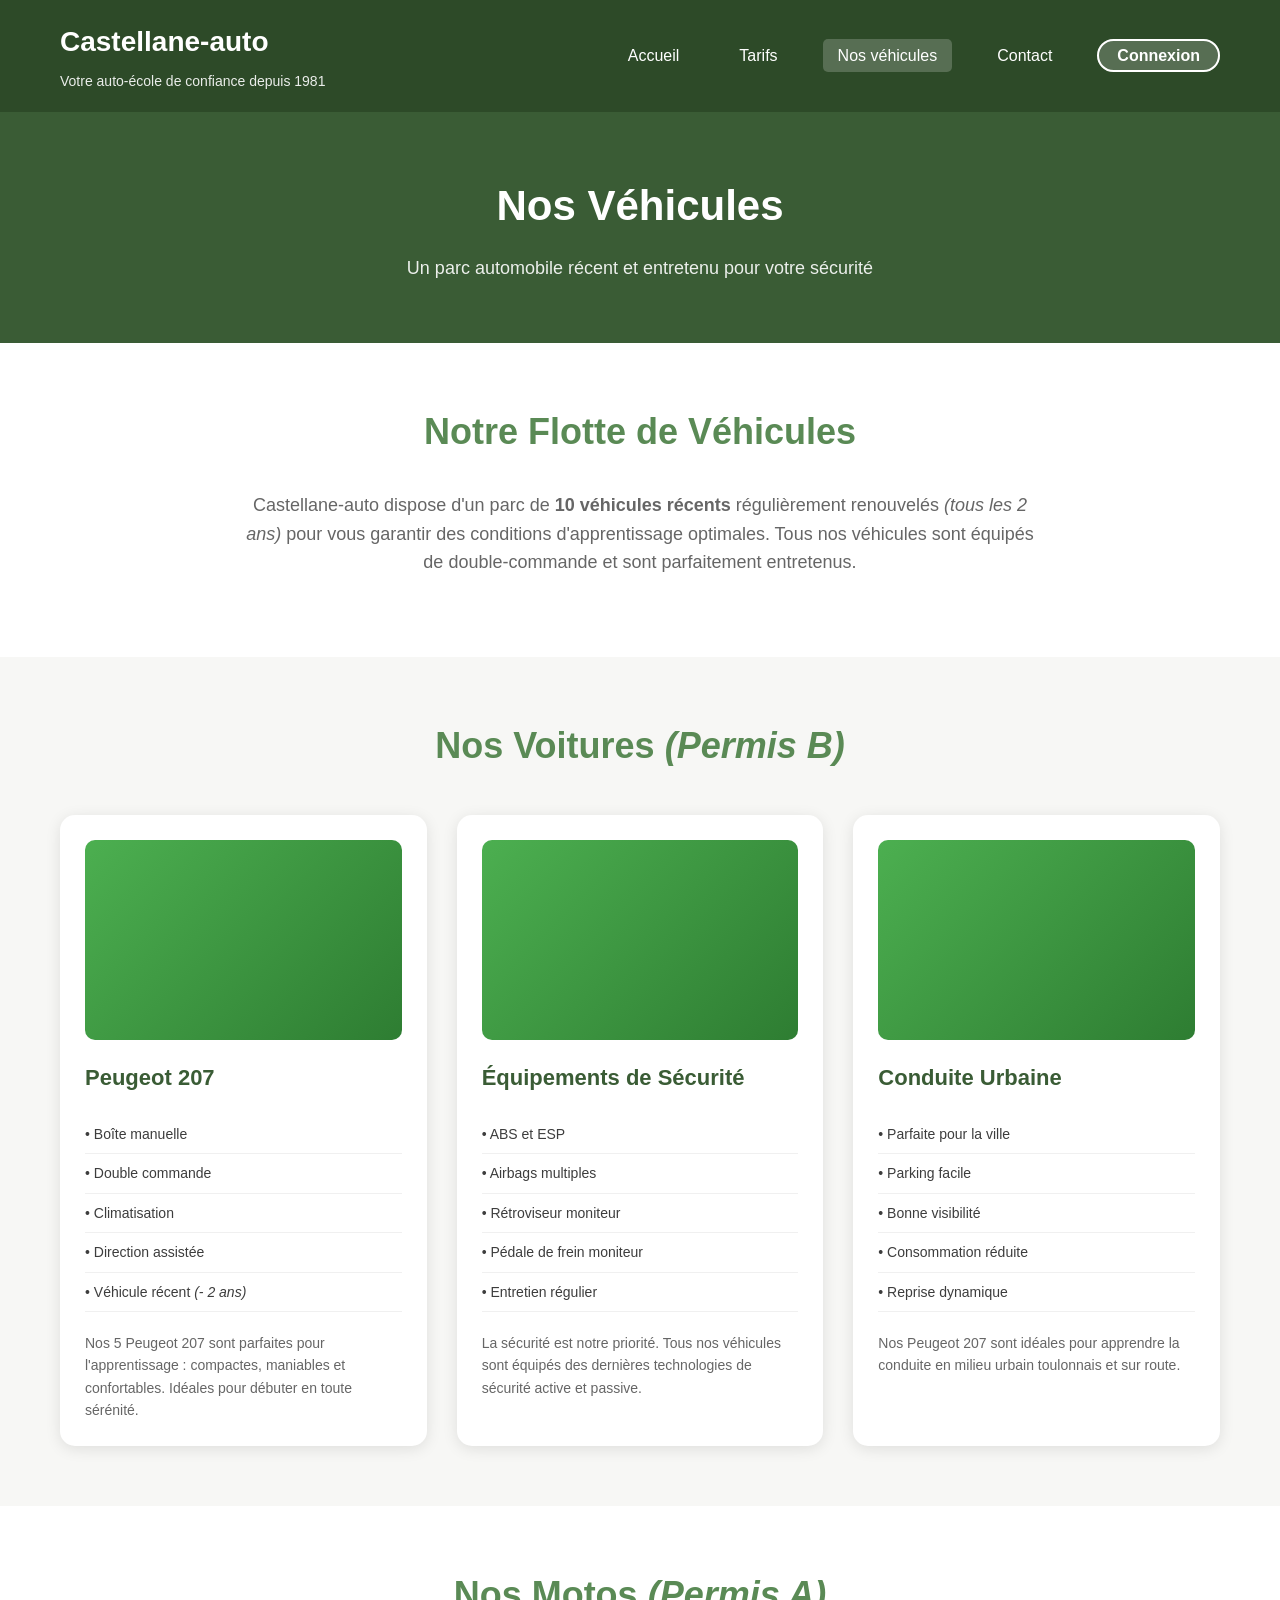
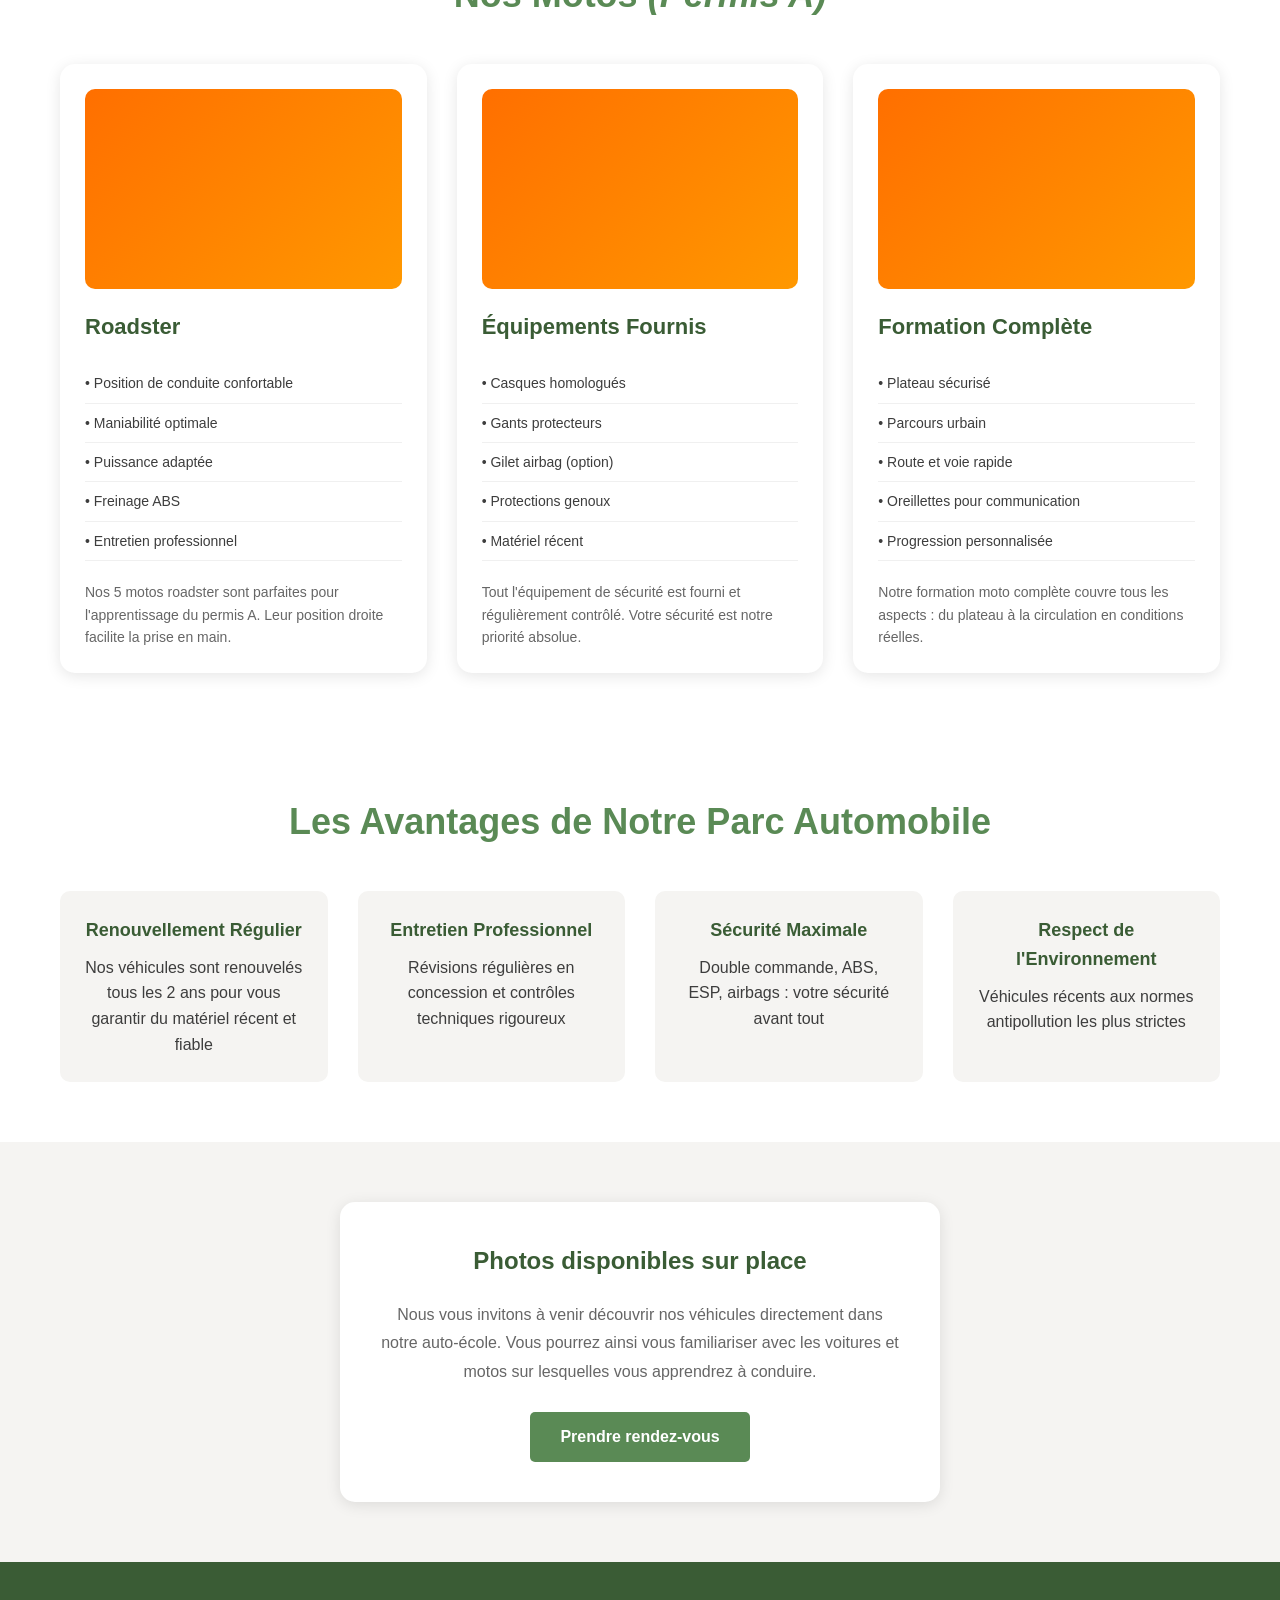
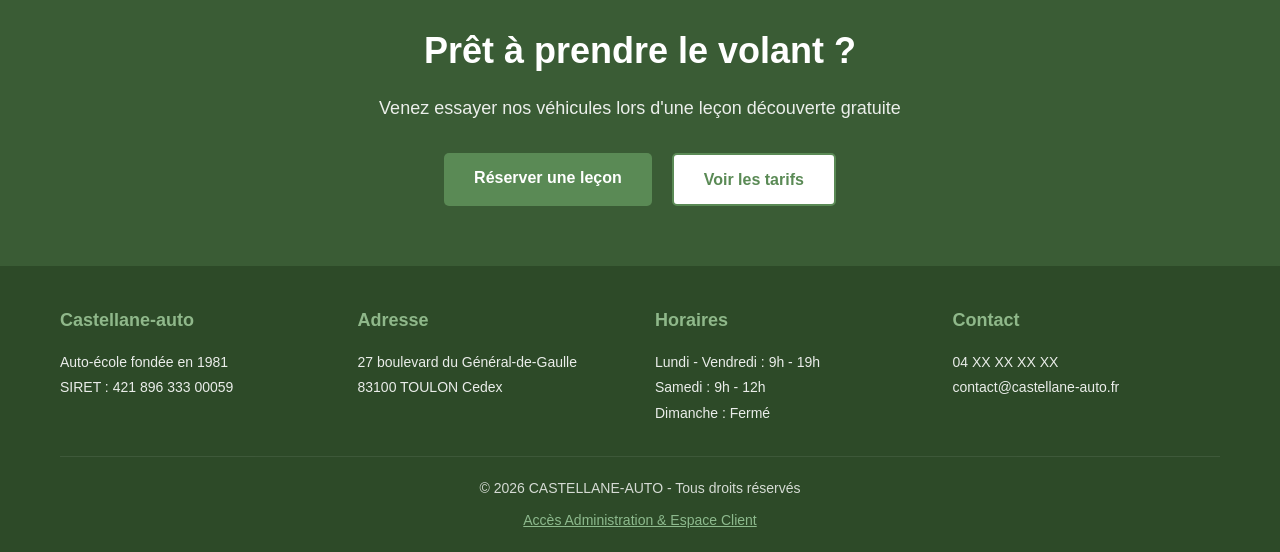
==== photos.html @ 0bc3779d "nav" ====
<!DOCTYPE html>
<html lang="fr">
<head>
    <meta charset="UTF-8">
    <meta name="viewport" content="width=device-width, initial-scale=1.0">
    <title>Nos véhicules - Castellane-auto</title>
    <link rel="stylesheet" href="css/style.css">
</head>
<body>
    <header>
        <div class="container">
            <div class="logo">
                <h1>Castellane-auto</h1>
                <p class="slogan">Votre auto-école de confiance depuis 1981</p>
            </div>
            <nav>
                <ul>
                    <li><a href="index.html">Accueil</a></li>
                    <li><a href="tarifs.html">Tarifs</a></li>
                    <li><a href="photos.html" class="active">Nos véhicules</a></li>
                    <li><a href="contact.html">Contact</a></li>
                    <li><a href="login.php" class="btn-login-nav">Connexion</a></li>
                </ul>
            </nav>
        </div>
    </header>

    <section class="page-header">
        <div class="container">
            <h1>Nos Véhicules</h1>
            <p>Un parc automobile récent et entretenu pour votre sécurité</p>
        </div>
    </section>

    <section class="parc-presentation">
        <div class="container">
            <h2>Notre Flotte de Véhicules</h2>
            <p class="intro-text">
                Castellane-auto dispose d'un parc de <strong>10 véhicules récents</strong> régulièrement renouvelés 
                <em>(tous les 2 ans)</em> pour vous garantir des conditions d'apprentissage optimales. Tous nos véhicules 
                sont équipés de double-commande et sont parfaitement entretenus.
            </p>
        </div>
    </section>

    <section class="vehicules">
        <div class="container">
            <h2>Nos Voitures <em>(Permis B)</em></h2>
            <div class="vehicule-grid">
                <div class="vehicule-card">
                    <div class="vehicule-placeholder">
                    </div>
                    <h3>Peugeot 207</h3>
                    <ul class="vehicule-specs">
                        <li>• Boîte manuelle</li>
                        <li>• Double commande</li>
                        <li>• Climatisation</li>
                        <li>• Direction assistée</li>
                        <li>• Véhicule récent <em>(- 2 ans)</em></li>
                    </ul>
                    <p class="vehicule-desc">
                        Nos 5 Peugeot 207 sont parfaites pour l'apprentissage : compactes, maniables 
                        et confortables. Idéales pour débuter en toute sérénité.
                    </p>
                </div>

                <div class="vehicule-card">
                    <div class="vehicule-placeholder">
                    </div>
                    <h3>Équipements de Sécurité</h3>
                    <ul class="vehicule-specs">
                        <li>• ABS et ESP</li>
                        <li>• Airbags multiples</li>
                        <li>• Rétroviseur moniteur</li>
                        <li>• Pédale de frein moniteur</li>
                        <li>• Entretien régulier</li>
                    </ul>
                    <p class="vehicule-desc">
                        La sécurité est notre priorité. Tous nos véhicules sont équipés des dernières 
                        technologies de sécurité active et passive.
                    </p>
                </div>

                <div class="vehicule-card">
                    <div class="vehicule-placeholder">
                    </div>
                    <h3>Conduite Urbaine</h3>
                    <ul class="vehicule-specs">
                        <li>• Parfaite pour la ville</li>
                        <li>• Parking facile</li>
                        <li>• Bonne visibilité</li>
                        <li>• Consommation réduite</li>
                        <li>• Reprise dynamique</li>
                    </ul>
                    <p class="vehicule-desc">
                        Nos Peugeot 207 sont idéales pour apprendre la conduite en milieu urbain toulonnais 
                        et sur route.
                    </p>
                </div>
            </div>
        </div>
    </section>

    <section class="vehicules motos">
        <div class="container">
            <h2>Nos Motos <em>(Permis A)</em></h2>
            <div class="vehicule-grid">
                <div class="vehicule-card">
                    <div class="vehicule-placeholder moto">
                    </div>
                    <h3>Roadster</h3>
                    <ul class="vehicule-specs">
                        <li>• Position de conduite confortable</li>
                        <li>• Maniabilité optimale</li>
                        <li>• Puissance adaptée</li>
                        <li>• Freinage ABS</li>
                        <li>• Entretien professionnel</li>
                    </ul>
                    <p class="vehicule-desc">
                        Nos 5 motos roadster sont parfaites pour l'apprentissage du permis A. 
                        Leur position droite facilite la prise en main.
                    </p>
                </div>

                <div class="vehicule-card">
                    <div class="vehicule-placeholder moto">
                    </div>
                    <h3>Équipements Fournis</h3>
                    <ul class="vehicule-specs">
                        <li>• Casques homologués</li>
                        <li>• Gants protecteurs</li>
                        <li>• Gilet airbag (option)</li>
                        <li>• Protections genoux</li>
                        <li>• Matériel récent</li>
                    </ul>
                    <p class="vehicule-desc">
                        Tout l'équipement de sécurité est fourni et régulièrement contrôlé. 
                        Votre sécurité est notre priorité absolue.
                    </p>
                </div>

                <div class="vehicule-card">
                    <div class="vehicule-placeholder moto">
                    </div>
                    <h3>Formation Complète</h3>
                    <ul class="vehicule-specs">
                        <li>• Plateau sécurisé</li>
                        <li>• Parcours urbain</li>
                        <li>• Route et voie rapide</li>
                        <li>• Oreillettes pour communication</li>
                        <li>• Progression personnalisée</li>
                    </ul>
                    <p class="vehicule-desc">
                        Notre formation moto complète couvre tous les aspects : du plateau 
                        à la circulation en conditions réelles.
                    </p>
                </div>
            </div>
        </div>
    </section>

    <section class="avantages-parc">
        <div class="container">
            <h2>Les Avantages de Notre Parc Automobile</h2>
            <div class="avantages-grid">
                <div class="avantage-item">
                    <h3>Renouvellement Régulier</h3>
                    <p>Nos véhicules sont renouvelés tous les 2 ans pour vous garantir du matériel récent et fiable</p>
                </div>
                <div class="avantage-item">
                    <h3>Entretien Professionnel</h3>
                    <p>Révisions régulières en concession et contrôles techniques rigoureux</p>
                </div>
                <div class="avantage-item">
                    <h3>Sécurité Maximale</h3>
                    <p>Double commande, ABS, ESP, airbags : votre sécurité avant tout</p>
                </div>
                <div class="avantage-item">
                    <h3>Respect de l'Environnement</h3>
                    <p>Véhicules récents aux normes antipollution les plus strictes</p>
                </div>
            </div>
        </div>
    </section>

    <section class="note-photos">
        <div class="container">
            <div class="info-box-center">
                <h3>Photos disponibles sur place</h3>
                <p>
                    Nous vous invitons à venir découvrir nos véhicules directement dans notre auto-école. 
                    Vous pourrez ainsi vous familiariser avec les voitures et motos sur lesquelles vous 
                    apprendrez à conduire.
                </p>
                <a href="contact.html" class="btn-primary">Prendre rendez-vous</a>
            </div>
        </div>
    </section>

    <section class="cta">
        <div class="container">
            <h2>Prêt à prendre le volant ?</h2>
            <p>Venez essayer nos véhicules lors d'une leçon découverte gratuite</p>
            <div class="cta-buttons">
                <a href="contact.html" class="btn-primary">Réserver une leçon</a>
                <a href="tarifs.html" class="btn-secondary">Voir les tarifs</a>
            </div>
        </div>
    </section>

    <footer>
        <div class="container">
            <div class="footer-grid">
                <div class="footer-col">
                    <h3>Castellane-auto</h3>
                    <p>Auto-école fondée en 1981</p>
                    <p>SIRET : 421 896 333 00059</p>
                </div>
                <div class="footer-col">
                    <h3>Adresse</h3>
                    <p>27 boulevard du Général-de-Gaulle</p>
                    <p>83100 TOULON Cedex</p>
                </div>
                <div class="footer-col">
                    <h3>Horaires</h3>
                    <p>Lundi - Vendredi : 9h - 19h</p>
                    <p>Samedi : 9h - 12h</p>
                    <p>Dimanche : Fermé</p>
                </div>
                <div class="footer-col">
                    <h3>Contact</h3>
                    <p>04 XX XX XX XX</p>
                    <p>contact@castellane-auto.fr</p>
                </div>
            </div>
            <div class="footer-bottom">
                <p>&copy; 2026 CASTELLANE-AUTO - Tous droits réservés</p>
                <p style="margin-top: 10px;"><a href="login.php" style="color: #a5d6a7;">Accès Administration & Espace Client</a></p>
            </div>
        </div>
    </footer>
</body>
</html>
---- css/style.css ----
* {
    margin: 0;
    padding: 0;
    box-sizing: border-box;
}

body {
    font-family: 'Segoe UI', Tahoma, Geneva, Verdana, sans-serif;
    line-height: 1.6;
    color: #3d3d3d;
    background: #f7f7f5;
}

.container {
    max-width: 1200px;
    margin: 0 auto;
    padding: 0 20px;
}

                    /* header*/
header {
    background: #2d4a28;
    color: white;
    padding: 20px 0;
    box-shadow: 0 2px 6px rgba(0,0,0,0.12);
}

header .container {
    display: flex;
    justify-content: space-between;
    align-items: center;
    flex-wrap: wrap;
}

.logo h1 {
    font-size: 28px;
    margin-bottom: 5px;
}

.logo .slogan {
    font-size: 14px;
    opacity: 0.9;
}

nav ul {
    list-style: none;
    display: flex;
    gap: 30px;
}

nav a {
    color: white;
    text-decoration: none;
    font-weight: 500;
    padding: 8px 15px;
    border-radius: 5px;
    transition: background 0.3s;
}

nav a:hover, nav a.active {
    background: rgba(255,255,255,0.2);
}

/* ========================================
   HERO SECTION
   ======================================== */
.hero {
    background: linear-gradient(160deg, #2d4a28 0%, #3a5c35 100%);
    color: white;
    padding: 80px 20px;
    text-align: center;
}

.hero h2 {
    font-size: 42px;
    margin-bottom: 20px;
}

.hero p {
    font-size: 20px;
    margin-bottom: 30px;
    opacity: 0.9;
}

/* ========================================
   BUTTONS
   ======================================== */
.btn-primary, .btn-secondary, .btn-card {
    display: inline-block;
    padding: 12px 30px;
    border-radius: 5px;
    text-decoration: none;
    font-weight: 600;
    transition: transform 0.3s, box-shadow 0.3s;
    cursor: pointer;
    border: none;
    font-size: 16px;
}

.btn-primary {
    background: #5a8a55;
    color: white;
}

.btn-primary:hover {
    background: #4d7a48;
    transform: translateY(-2px);
    box-shadow: 0 5px 15px rgba(90,138,85,0.2);
}

.btn-secondary {
    background: white;
    color: #5a8a55;
    border: 2px solid #5a8a55;
}

.btn-secondary:hover {
    background: #5a8a55;
    color: white;
}

.btn-card {
    background: #3a5c35;
    color: white;
    width: 100%;
    text-align: center;
}

.btn-card:hover {
    background: #2d4a28;
}

/* ========================================
   SECTIONS
   ======================================== */
section {
    padding: 60px 20px;
}

section h2 {
    font-size: 36px;
    margin-bottom: 30px;
    text-align: center;
    color: #5a8a55;
}

.page-header {
    background: #3a5c35;
    color: white;
    padding: 60px 20px;
    text-align: center;
}

.page-header h1 {
    font-size: 42px;
    margin-bottom: 15px;
}

.page-header p {
    font-size: 18px;
    opacity: 0.9;
}

/* ========================================
   PRESENTATION
   ======================================== */
.presentation {
    background: white;
}

.content-grid {
    display: grid;
    grid-template-columns: 2fr 1fr;
    gap: 40px;
    margin-top: 30px;
}

.text-content h3 {
    color: #3a5c35;
    margin: 20px 0 15px;
}

.formations-list {
    list-style: none;
    margin-top: 15px;
}

.formations-list li {
    padding: 10px 0;
    border-bottom: 1px solid #eee;
}

.info-box {
    background: #f5f4f2;
    padding: 25px;
    border-radius: 10px;
    border-left: 4px solid #5a8a55;
}

.info-box h3 {
    color: #3a5c35;
    margin-bottom: 20px;
}

.atout-item {
    display: flex;
    gap: 15px;
    margin-bottom: 20px;
    align-items: flex-start;
}

.atout-item .icon {
    font-size: 32px;
    flex-shrink: 0;
}

.atout-item strong {
    display: block;
    color: #3a5c35;
    margin-bottom: 5px;
}

.atout-item p {
    font-size: 14px;
    color: #666;
}

/* ========================================
   STATS
   ======================================== */
.stats {
    background: #2d4a28;
    color: white;
}

.stats h2 {
    color: white;
}

.stats-grid {
    display: grid;
    grid-template-columns: repeat(4, 1fr);
    gap: 30px;
    margin-top: 40px;
}

.stat-card {
    text-align: center;
    background: rgba(255,255,255,0.1);
    padding: 30px 20px;
    border-radius: 10px;
    backdrop-filter: blur(10px);
}

.stat-number {
    font-size: 48px;
    font-weight: bold;
    margin-bottom: 10px;
}

.stat-label {
    font-size: 16px;
    opacity: 0.9;
}

/* ========================================
   TARIFS
   ======================================== */
.tarifs {
    background: white;
}

.tarifs-grid {
    display: grid;
    grid-template-columns: repeat(auto-fit, minmax(280px, 1fr));
    gap: 30px;
    margin-top: 40px;
}

.tarif-card {
    background: white;
    border: 1px solid #e5e5e5;
    border-radius: 15px;
    padding: 30px;
    position: relative;
    transition: transform 0.3s, box-shadow 0.3s;
}

.tarif-card:hover {
    transform: translateY(-5px);
    box-shadow: 0 6px 20px rgba(0,0,0,0.10);
}

.tarif-card.featured {
    border-color: #5a8a55;
    box-shadow: 0 5px 20px rgba(90,138,85,0.15);
}

.tarif-badge {
    position: absolute;
    top: -15px;
    left: 50%;
    transform: translateX(-50%);
    background: #5a8a55;
    color: white;
    padding: 5px 20px;
    border-radius: 20px;
    font-size: 14px;
    font-weight: bold;
}

.tarif-card h3 {
    font-size: 24px;
    color: #3a5c35;
    margin-bottom: 15px;
    text-align: center;
}

.tarif-price {
    font-size: 36px;
    font-weight: bold;
    color: #5a8a55;
    text-align: center;
    margin: 20px 0;
}

.tarif-includes {
    list-style: none;
    margin: 20px 0;
}

.tarif-includes li {
    padding: 8px 0;
    border-bottom: 1px solid #f0f0f0;
    font-size: 14px;
}

/* ========================================
   OPTIONS
   ======================================== */
.options {
    background: #f5f4f2;
}

.options-grid {
    display: grid;
    grid-template-columns: repeat(auto-fit, minmax(250px, 1fr));
    gap: 25px;
    margin-top: 40px;
}

.option-item {
    background: white;
    padding: 25px;
    border-radius: 10px;
    border-left: 4px solid #5a8a55;
}

.option-item h4 {
    color: #3a5c35;
    margin-bottom: 10px;
    font-size: 18px;
}

.option-price {
    font-size: 28px;
    font-weight: bold;
    color: #5a8a55;
    margin: 10px 0;
}

.option-desc {
    font-size: 14px;
    color: #666;
}

/* ========================================
   PAYMENT
   ======================================== */
.payment {
    background: white;
}

.payment-options {
    display: grid;
    grid-template-columns: repeat(auto-fit, minmax(300px, 1fr));
    gap: 30px;
    margin-top: 40px;
}

.payment-card {
    background: #f5f4f2;
    padding: 30px;
    border-radius: 10px;
    text-align: center;
}

.payment-card h3 {
    color: #3a5c35;
    margin-bottom: 15px;
}

/* ========================================
   VEHICULES
   ======================================== */
.parc-presentation {
    background: white;
    text-align: center;
}

.intro-text {
    font-size: 18px;
    max-width: 800px;
    margin: 20px auto;
    color: #666;
}

.vehicules {
    background: #f7f7f5;
}

.vehicules.motos {
    background: white;
}

.vehicule-grid {
    display: grid;
    grid-template-columns: repeat(auto-fit, minmax(300px, 1fr));
    gap: 30px;
    margin-top: 40px;
}

.vehicule-card {
    background: white;
    border-radius: 15px;
    padding: 25px;
    box-shadow: 0 3px 15px rgba(0,0,0,0.1);
    transition: transform 0.3s;
}

.vehicule-card:hover {
    transform: translateY(-5px);
}

.vehicule-placeholder {
    background: linear-gradient(135deg, #4caf50 0%, #2e7d32 100%);
    height: 200px;
    border-radius: 10px;
    display: flex;
    align-items: center;
    justify-content: center;
    margin-bottom: 20px;
}

.vehicule-placeholder.moto {
    background: linear-gradient(135deg, #ff6f00 0%, #ff9800 100%);
}

.vehicule-icon {
    font-size: 80px;
}

.vehicule-card h3 {
    color: #3a5c35;
    font-size: 22px;
    margin-bottom: 15px;
}

.vehicule-specs {
    list-style: none;
    margin: 20px 0;
}

.vehicule-specs li {
    padding: 8px 0;
    border-bottom: 1px solid #f0f0f0;
    font-size: 14px;
}

.vehicule-desc {
    font-size: 14px;
    color: #666;
    line-height: 1.6;
}

/* ========================================
   AVANTAGES PARC
   ======================================== */
.avantages-parc {
    background: white;
}

.avantages-grid {
    display: grid;
    grid-template-columns: repeat(auto-fit, minmax(250px, 1fr));
    gap: 30px;
    margin-top: 40px;
}

.avantage-item {
    text-align: center;
    padding: 25px;
    background: #f5f4f2;
    border-radius: 10px;
}

.avantage-icon {
    font-size: 48px;
    display: block;
    margin-bottom: 15px;
}

.avantage-item h3 {
    color: #3a5c35;
    font-size: 18px;
    margin-bottom: 10px;
}

/* ========================================
   NOTE PHOTOS
   ======================================== */
.note-photos {
    background: #f5f4f2;
}

.info-box-center {
    max-width: 600px;
    margin: 0 auto;
    text-align: center;
    background: white;
    padding: 40px;
    border-radius: 15px;
    box-shadow: 0 3px 15px rgba(0,0,0,0.1);
}

.info-box-center h3 {
    color: #3a5c35;
    margin-bottom: 20px;
    font-size: 24px;
}

.info-box-center p {
    color: #666;
    margin-bottom: 25px;
    line-height: 1.8;
}

/* ========================================
   CONTACT
   ======================================== */
.contact-section {
    background: white;
}

.contact-grid {
    display: grid;
    grid-template-columns: 1.5fr 1fr;
    gap: 50px;
    margin-top: 40px;
}

.contact-form-container h2, .contact-info h2 {
    color: #3a5c35;
    margin-bottom: 30px;
    font-size: 28px;
}

.contact-form {
    background: #f5f4f2;
    padding: 30px;
    border-radius: 10px;
}

.form-group {
    margin-bottom: 20px;
}

.form-group label {
    display: block;
    margin-bottom: 8px;
    font-weight: 600;
    color: #333;
}

.form-group input, .form-group select, .form-group textarea {
    width: 100%;
    padding: 12px;
    border: 1px solid #e8e8e8;
    border-radius: 5px;
    font-size: 14px;
    font-family: inherit;
}

.form-group input:focus, .form-group select:focus, .form-group textarea:focus {
    outline: none;
    border-color: #5a8a55;
}

.form-note {
    font-size: 13px;
    color: #666;
    margin-top: 15px;
    text-align: center;
}

.contact-info {
    background: #f5f4f2;
    padding: 30px;
    border-radius: 10px;
}

.info-block {
    margin-bottom: 30px;
    padding-bottom: 20px;
    border-bottom: 1px solid #ddd;
}

.info-block:last-child {
    border-bottom: none;
}

.info-block h3 {
    color: #3a5c35;
    font-size: 18px;
    margin-bottom: 15px;
}

.info-block p {
    line-height: 1.8;
    color: #666;
}

.horaires-table {
    width: 100%;
    font-size: 14px;
}

.horaires-table tr {
    border-bottom: 1px solid #ddd;
}

.horaires-table td {
    padding: 8px 0;
}

.horaires-table td:first-child {
    font-weight: 600;
    color: #333;
}

.horaires-table td:last-child {
    text-align: right;
    color: #666;
}

/* ========================================
   MAP
   ======================================== */
.map-section {
    background: #f5f4f2;
}

.map-placeholder {
    background: white;
    padding: 60px 40px;
    border-radius: 15px;
    text-align: center;
    box-shadow: 0 3px 15px rgba(0,0,0,0.1);
}

.map-placeholder p {
    font-size: 18px;
    margin-bottom: 15px;
}

.map-info {
    display: grid;
    grid-template-columns: repeat(auto-fit, minmax(250px, 1fr));
    gap: 20px;
    margin-top: 30px;
}

.map-item {
    background: #f5f4f2;
    padding: 20px;
    border-radius: 10px;
    text-align: left;
}

/* ========================================
   FAQ
   ======================================== */
.faq-section {
    background: white;
}

.faq-grid {
    display: grid;
    grid-template-columns: repeat(auto-fit, minmax(280px, 1fr));
    gap: 30px;
    margin-top: 40px;
}

.faq-item {
    background: #f5f4f2;
    padding: 25px;
    border-radius: 10px;
    border-left: 4px solid #5a8a55;
}

.faq-item h3 {
    color: #3a5c35;
    font-size: 16px;
    margin-bottom: 12px;
}

.faq-item p {
    color: #666;
    font-size: 14px;
    line-height: 1.6;
}

/* ========================================
   CTA
   ======================================== */
.cta {
    background: #3a5c35;
    color: white;
    text-align: center;
}

.cta h2 {
    color: white;
    font-size: 36px;
    margin-bottom: 15px;
}

.cta p {
    font-size: 18px;
    margin-bottom: 30px;
    opacity: 0.9;
}

.cta-buttons {
    display: flex;
    gap: 20px;
    justify-content: center;
    flex-wrap: wrap;
}

/* ========================================
   FOOTER
   ======================================== */
footer {
    background: #2d4a28;
    color: white;
    padding: 40px 20px 20px;
}

.footer-grid {
    display: grid;
    grid-template-columns: repeat(auto-fit, minmax(200px, 1fr));
    gap: 30px;
    margin-bottom: 30px;
}

.footer-col h3 {
    font-size: 18px;
    margin-bottom: 15px;
    color: #8fb88a;
}

.footer-col p {
    font-size: 14px;
    line-height: 1.8;
    opacity: 0.9;
}

.footer-bottom {
    text-align: center;
    padding-top: 20px;
    border-top: 1px solid rgba(255,255,255,0.1);
    font-size: 14px;
    opacity: 0.8;
}

/* ========================================
   RESPONSIVE
   ======================================== */
@media (max-width: 768px) {
    header .container {
        flex-direction: column;
        text-align: center;
    }
    
    nav ul {
        flex-direction: column;
        gap: 10px;
        margin-top: 15px;
    }
    
    .content-grid, .contact-grid {
        grid-template-columns: 1fr;
    }
    
    .stats-grid, .tarifs-grid {
        grid-template-columns: 1fr;
    }
    
    .hero h2 {
        font-size: 28px;
    }
    
    .hero p {
        font-size: 16px;
    }
    
    section h2 {
        font-size: 28px;
    }
    
    .cta-buttons {
        flex-direction: column;
    }
}

/* ========================================
   BOUTON CONNEXION DANS LA NAVIGATION
   ======================================== */
.btn-login-nav {
    background: rgba(255,255,255,0.2) !important;
    border: 2px solid white !important;
    padding: 6px 18px !important;
    border-radius: 20px !important;
    font-weight: 600 !important;
}

.btn-login-nav:hover {
    background: white !important;
    color: #3a5c35 !important;
}

.hero-buttons {
    display: flex;
    gap: 20px;
    justify-content: center;
    flex-wrap: wrap;
    margin-top: 30px;
}

@media (max-width: 768px) {
    .hero-buttons {
        flex-direction: column;
        align-items: center;
    }
    
    .hero-buttons a {
        width: 100%;
        max-width: 300px;
        text-align: center;
    }
}
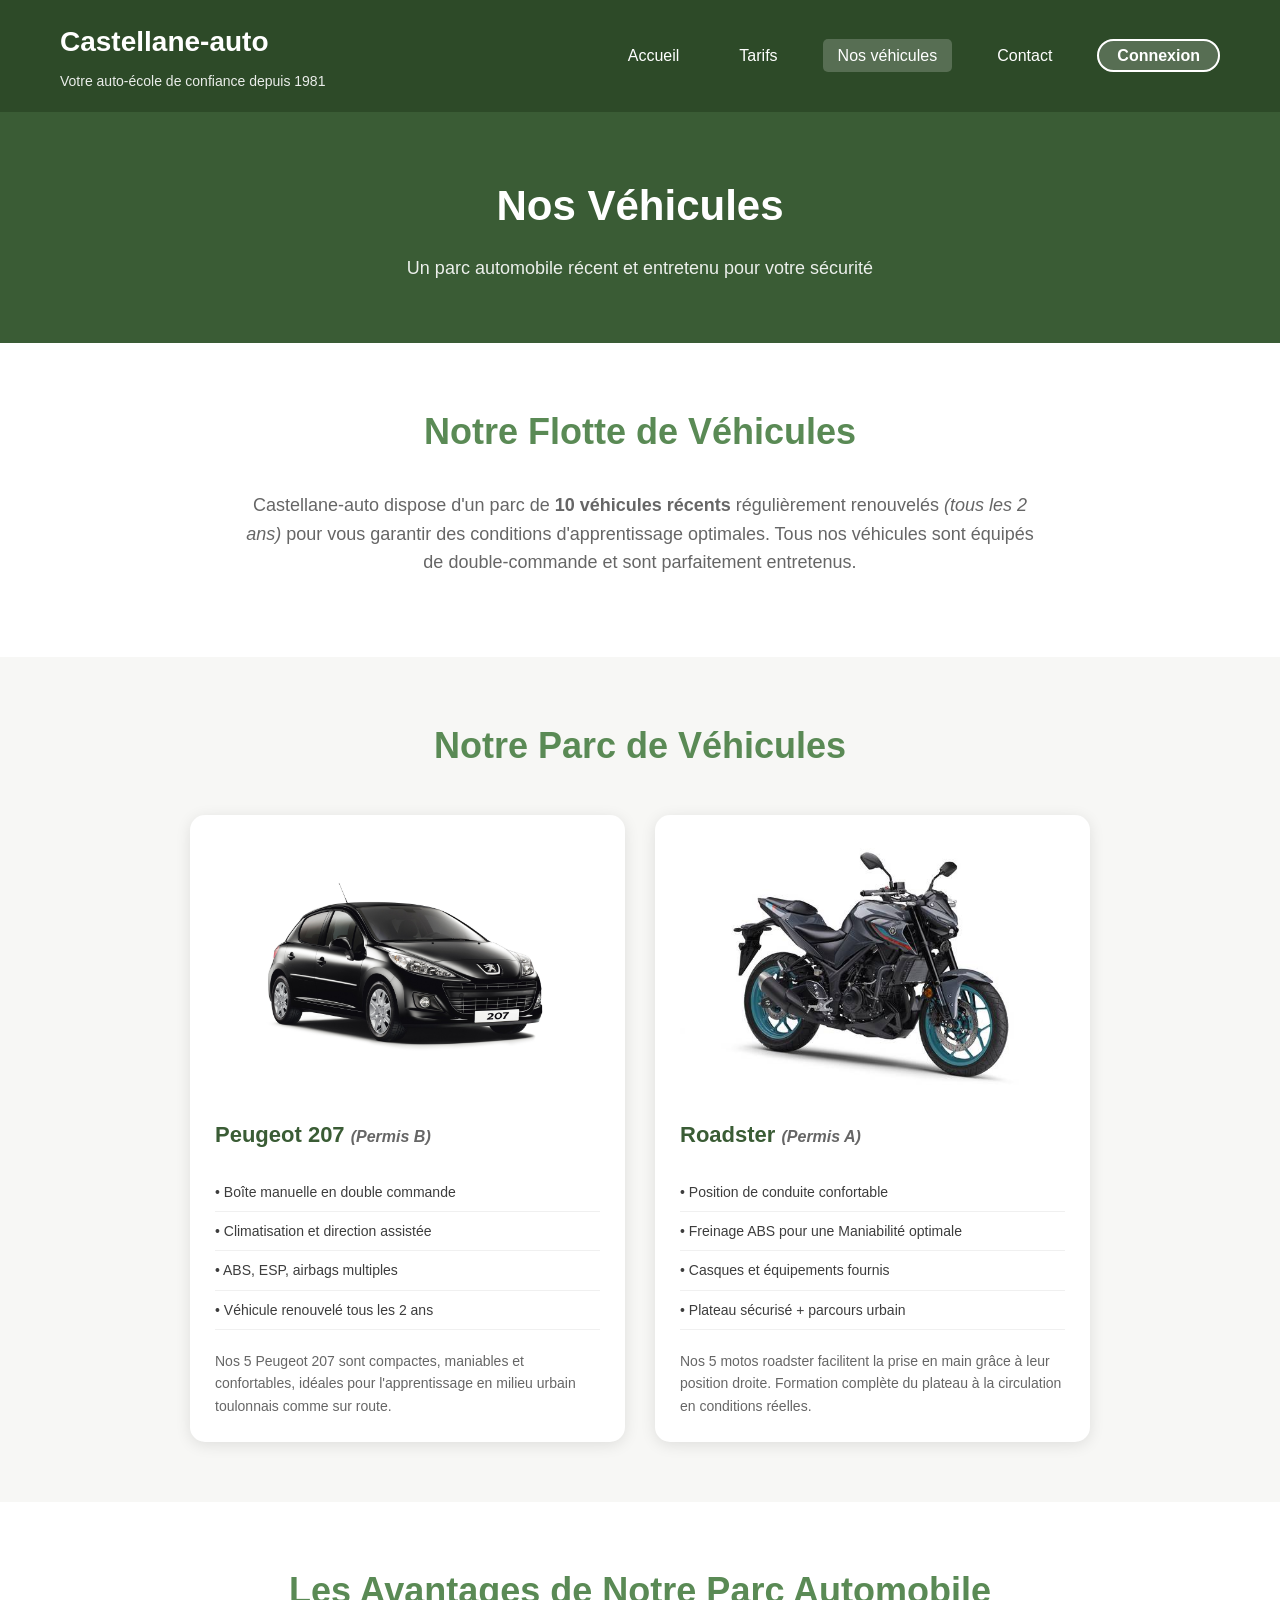
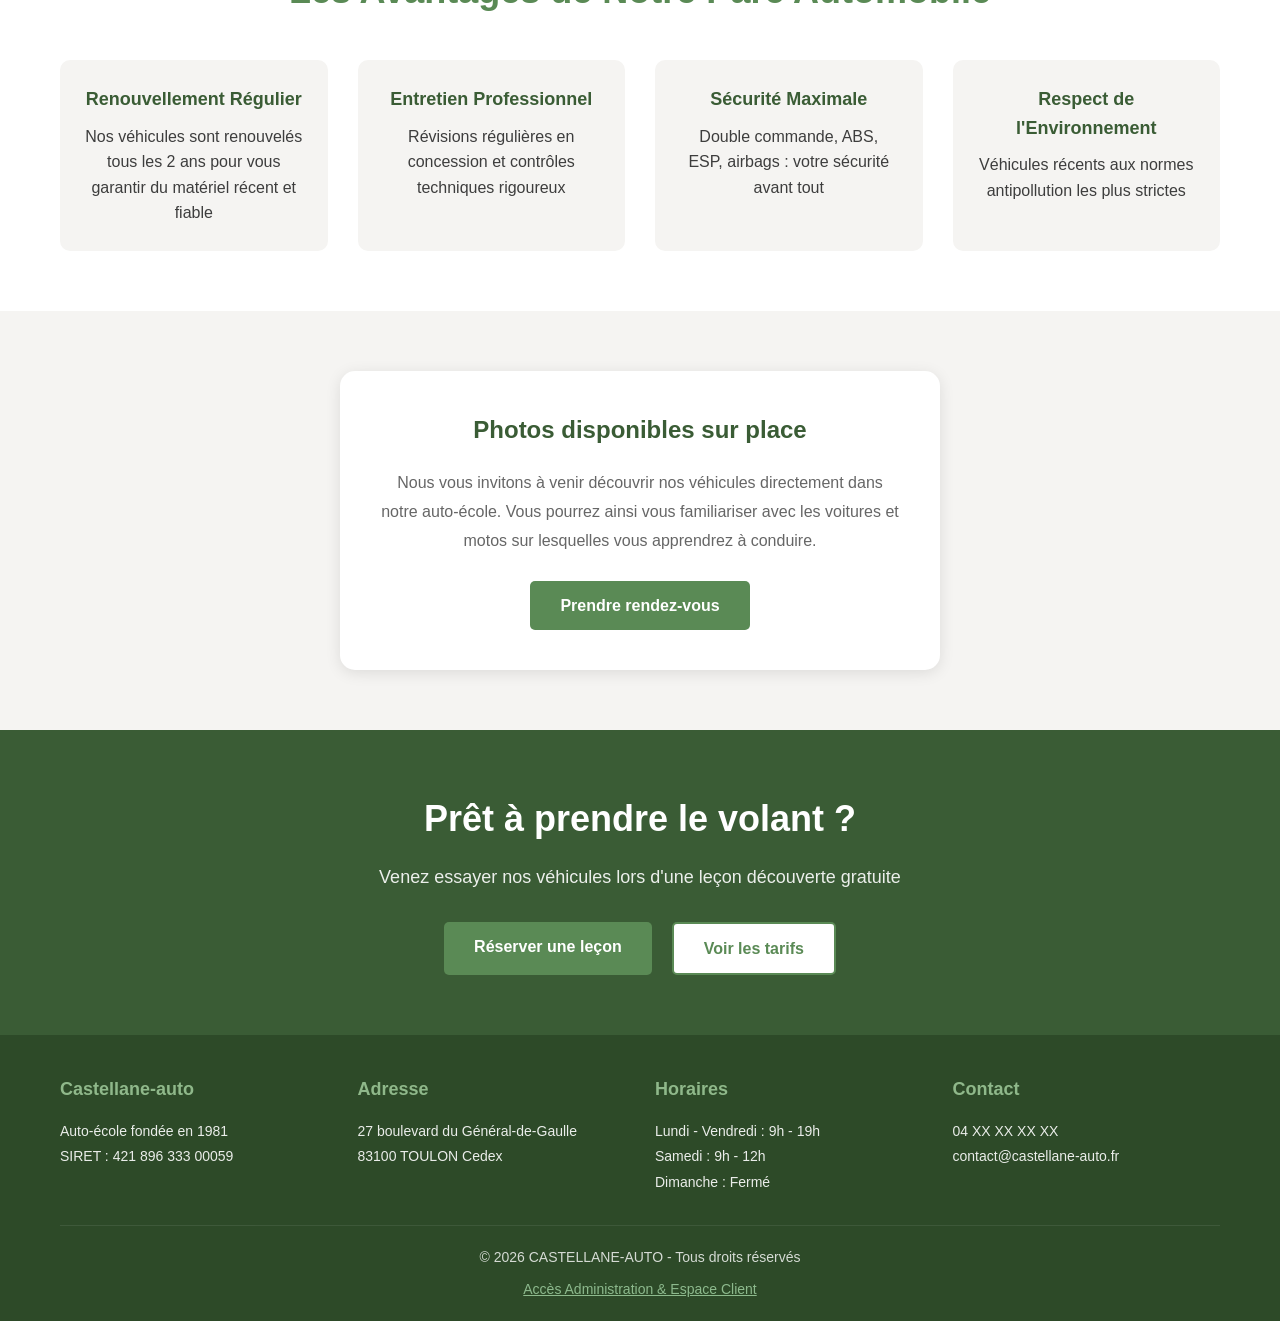
==== commit 6a26a66a: "vehicules" ====
--- a/photos.html
+++ b/photos.html
@@ -45,116 +45,39 @@
 
     <section class="vehicules">
         <div class="container">
-            <h2>Nos Voitures <em>(Permis B)</em></h2>
-            <div class="vehicule-grid">
+            <h2>Notre Parc de Véhicules</h2>
+            <div class="vehicule-grid" style="grid-template-columns: repeat(auto-fit, minmax(400px, 1fr)); max-width: 900px; margin: 40px auto 0;">
+
                 <div class="vehicule-card">
-                    <div class="vehicule-placeholder">
-                    </div>
-                    <h3>Peugeot 207</h3>
+                    <img src="images/peugeot.jpg" alt="Peugeot 207" style="width:100%; height:250px; object-fit:cover; border-radius:10px; margin-bottom:20px;">
+                    <h3>Peugeot 207 <em style="font-size:16px; color:#666;">(Permis B)</em></h3>
                     <ul class="vehicule-specs">
-                        <li>• Boîte manuelle</li>
-                        <li>• Double commande</li>
-                        <li>• Climatisation</li>
-                        <li>• Direction assistée</li>
-                        <li>• Véhicule récent <em>(- 2 ans)</em></li>
+                        <li>• Boîte manuelle en double commande</li>
+                        <li>• Climatisation et direction assistée</li>
+                        <li>• ABS, ESP, airbags multiples</li>
+                        <li>• Véhicule renouvelé tous les 2 ans</li>
                     </ul>
                     <p class="vehicule-desc">
-                        Nos 5 Peugeot 207 sont parfaites pour l'apprentissage : compactes, maniables 
-                        et confortables. Idéales pour débuter en toute sérénité.
+                        Nos 5 Peugeot 207 sont compactes, maniables et confortables, idéales pour 
+                        l'apprentissage en milieu urbain toulonnais comme sur route.
                     </p>
                 </div>
 
                 <div class="vehicule-card">
-                    <div class="vehicule-placeholder">
-                    </div>
-                    <h3>Équipements de Sécurité</h3>
+                    <img src="images/moto-roadster.jpg" alt="Moto Roadster" style="width:100%; height:250px; object-fit:cover; border-radius:10px; margin-bottom:20px;">
+                    <h3>Roadster <em style="font-size:16px; color:#666;">(Permis A)</em></h3>
                     <ul class="vehicule-specs">
-                        <li>• ABS et ESP</li>
-                        <li>• Airbags multiples</li>
-                        <li>• Rétroviseur moniteur</li>
-                        <li>• Pédale de frein moniteur</li>
-                        <li>• Entretien régulier</li>
+                        <li>• Position de conduite confortable</li>
+                        <li>• Freinage ABS pour une Maniabilité optimale</li>
+                        <li>• Casques et équipements fournis</li>
+                        <li>• Plateau sécurisé + parcours urbain</li>
                     </ul>
                     <p class="vehicule-desc">
-                        La sécurité est notre priorité. Tous nos véhicules sont équipés des dernières 
-                        technologies de sécurité active et passive.
+                        Nos 5 motos roadster facilitent la prise en main grâce à leur position droite. 
+                        Formation complète du plateau à la circulation en conditions réelles.
                     </p>
                 </div>
 
-                <div class="vehicule-card">
-                    <div class="vehicule-placeholder">
-                    </div>
-                    <h3>Conduite Urbaine</h3>
-                    <ul class="vehicule-specs">
-                        <li>• Parfaite pour la ville</li>
-                        <li>• Parking facile</li>
-                        <li>• Bonne visibilité</li>
-                        <li>• Consommation réduite</li>
-                        <li>• Reprise dynamique</li>
-                    </ul>
-                    <p class="vehicule-desc">
-                        Nos Peugeot 207 sont idéales pour apprendre la conduite en milieu urbain toulonnais 
-                        et sur route.
-                    </p>
-                </div>
-            </div>
-        </div>
-    </section>
-
-    <section class="vehicules motos">
-        <div class="container">
-            <h2>Nos Motos <em>(Permis A)</em></h2>
-            <div class="vehicule-grid">
-                <div class="vehicule-card">
-                    <div class="vehicule-placeholder moto">
-                    </div>
-                    <h3>Roadster</h3>
-                    <ul class="vehicule-specs">
-                        <li>• Position de conduite confortable</li>
-                        <li>• Maniabilité optimale</li>
-                        <li>• Puissance adaptée</li>
-                        <li>• Freinage ABS</li>
-                        <li>• Entretien professionnel</li>
-                    </ul>
-                    <p class="vehicule-desc">
-                        Nos 5 motos roadster sont parfaites pour l'apprentissage du permis A. 
-                        Leur position droite facilite la prise en main.
-                    </p>
-                </div>
-
-                <div class="vehicule-card">
-                    <div class="vehicule-placeholder moto">
-                    </div>
-                    <h3>Équipements Fournis</h3>
-                    <ul class="vehicule-specs">
-                        <li>• Casques homologués</li>
-                        <li>• Gants protecteurs</li>
-                        <li>• Gilet airbag (option)</li>
-                        <li>• Protections genoux</li>
-                        <li>• Matériel récent</li>
-                    </ul>
-                    <p class="vehicule-desc">
-                        Tout l'équipement de sécurité est fourni et régulièrement contrôlé. 
-                        Votre sécurité est notre priorité absolue.
-                    </p>
-                </div>
-
-                <div class="vehicule-card">
-                    <div class="vehicule-placeholder moto">
-                    </div>
-                    <h3>Formation Complète</h3>
-                    <ul class="vehicule-specs">
-                        <li>• Plateau sécurisé</li>
-                        <li>• Parcours urbain</li>
-                        <li>• Route et voie rapide</li>
-                        <li>• Oreillettes pour communication</li>
-                        <li>• Progression personnalisée</li>
-                    </ul>
-                    <p class="vehicule-desc">
-                        Notre formation moto complète couvre tous les aspects : du plateau 
-                        à la circulation en conditions réelles.
-                    </p>
-                </div>
             </div>
         </div>
     </section>
